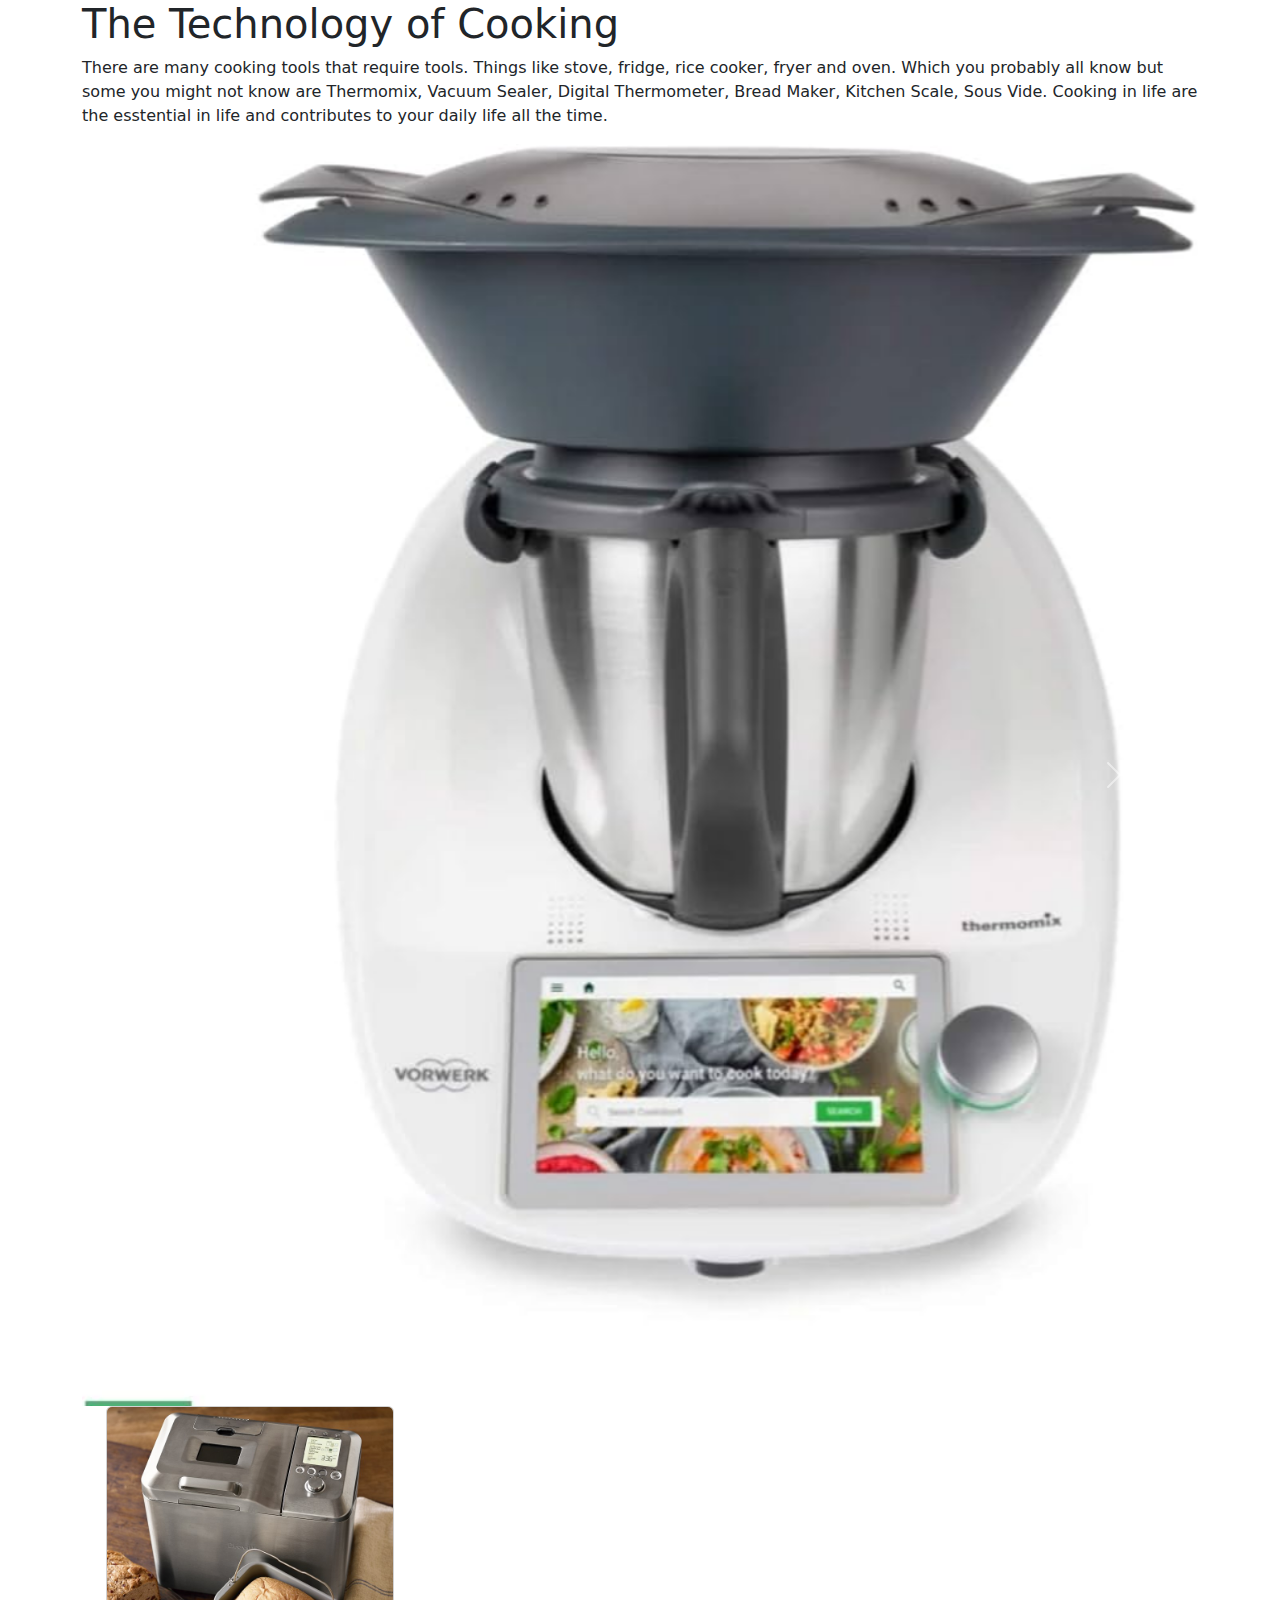
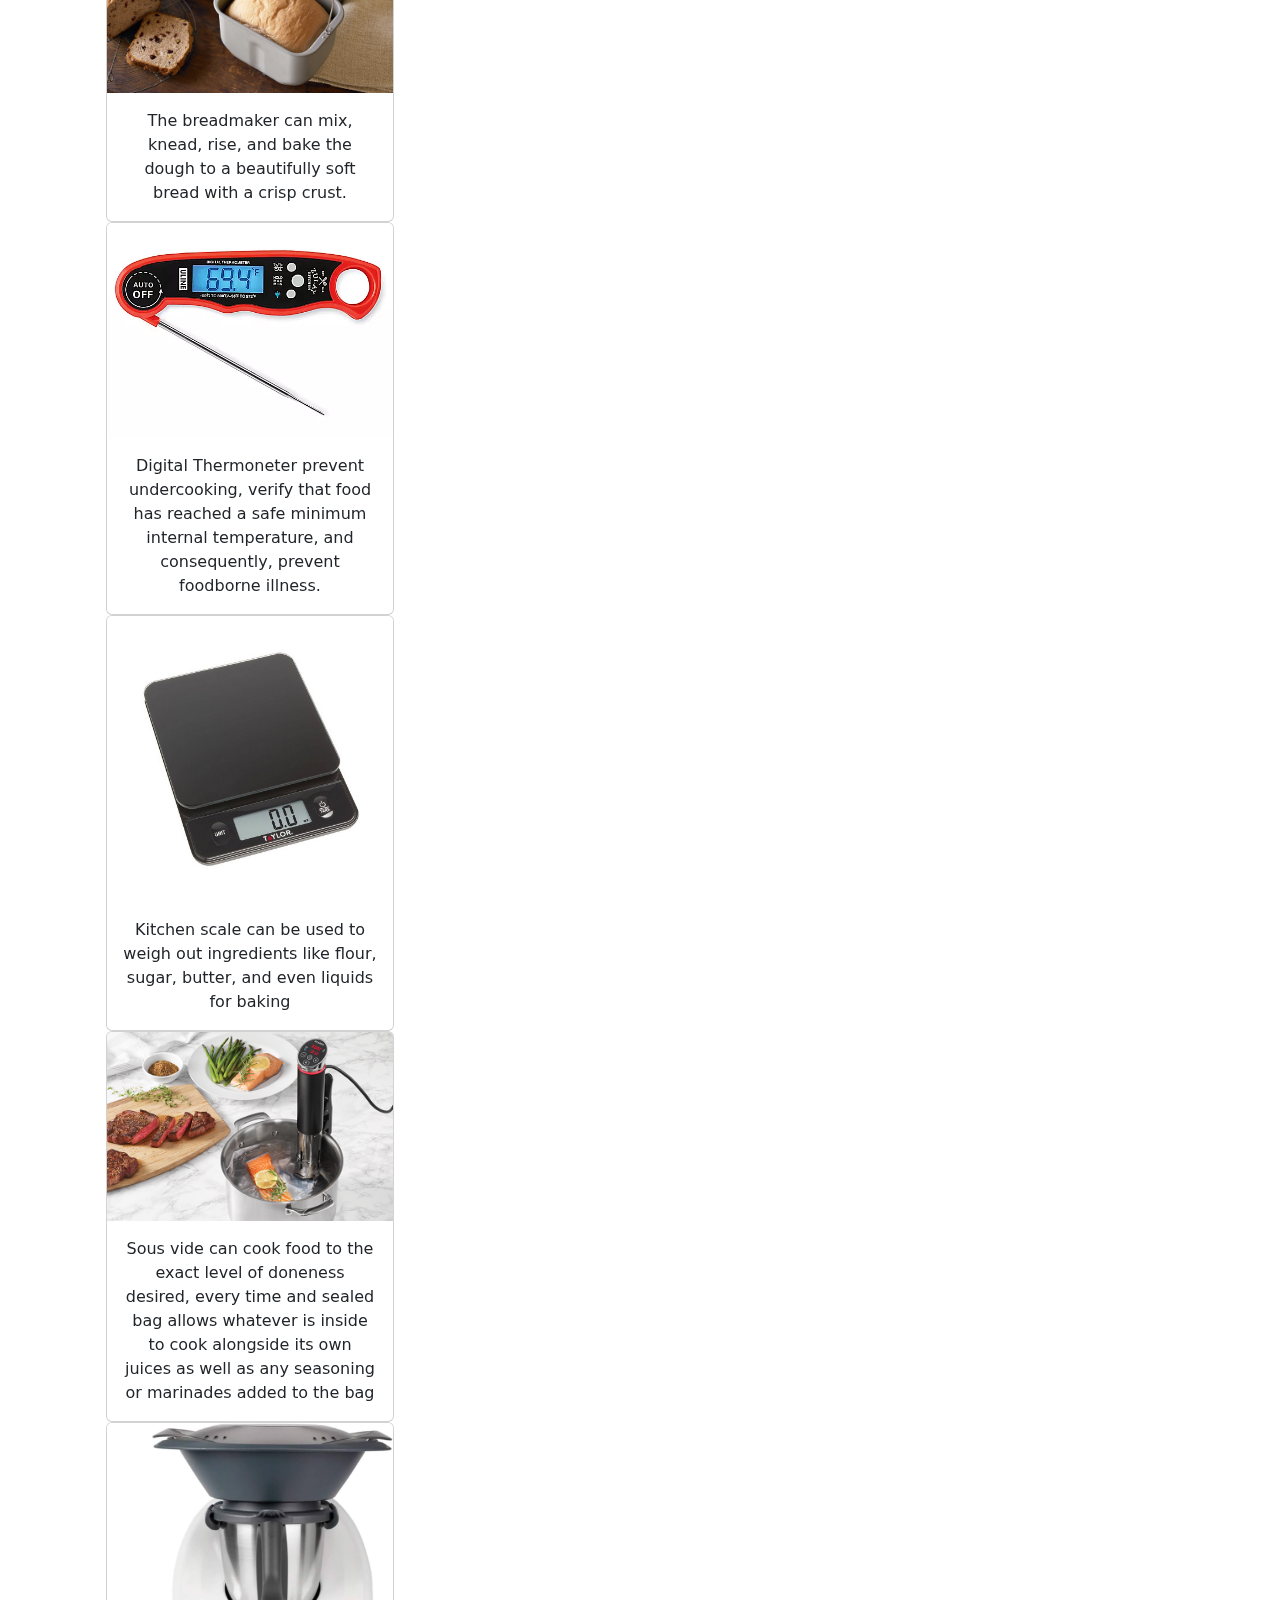
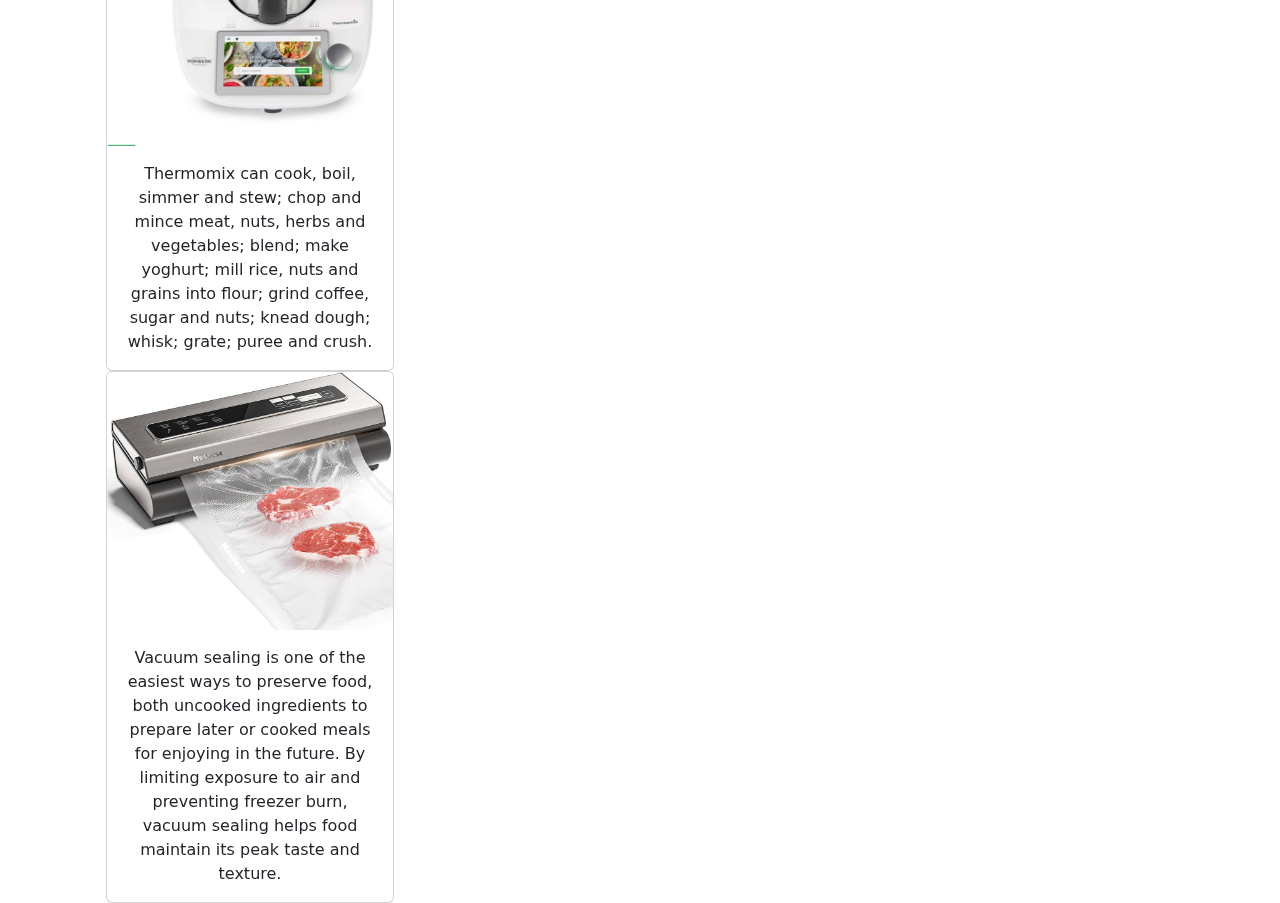
==== index.html @ f67c7e11 "Wed, May 29, 2024, 8:36 AM -04:00" ====
<!DOCTYPE html>
<html>
    <head>
        <!-- Required meta tags -->
        <meta charset="utf-8">
        <meta name="viewport" content="width=device-width, initial-scale=1">

        <link href="https://cdn.jsdelivr.net/npm/bootstrap@5.3.0-alpha1/dist/css/bootstrap.min.css" rel="stylesheet" />
        <style>
            /* CSS */

        </style>

        <title>Title</title>
    </head>
    <body>
        <!-- HTML -->
        <script src="https://cdn.jsdelivr.net/npm/bootstrap@5.3.0-alpha1/dist/js/bootstrap.bundle.min.js"></script>
        <!-- <script src="script.js"></script> -->

  <div class="container">
            <div class="row">
                <h1 class="center-text">The Technology of Cooking</h1>
            </div>
          </div>
        <div class="container">
          <div class="row">
            <p>There are many cooking tools that require tools. Things like stove, fridge, rice cooker, fryer and oven. Which you probably all know but some you might not know are Thermomix, Vacuum Sealer, Digital Thermometer, Bread Maker, Kitchen Scale, Sous Vide. Cooking in life are the esstential in life and contributes to your daily life all the time. </p>
          </div>
        </div>


<div class="container">

    <div id="carouselExample" class="carousel slide">
      <div class="carousel-inner">
        <div class="carousel-item active">
          <img src="images/thermomix.jpg" class="d-block w-100" alt="...">
        </div>
        <div class="carousel-item">
          <img src="images/digital.jpeg" class="d-block w-100" alt="...">
        </div>
        <div class="carousel-item">
          <img src="images/kitchenscale.jpeg" class="d-block w-100" alt="...">
        </div>
        <div class="carousel-item">
          <img src="images/sousvide.jpg" class="d-block w-100" alt="...">
        </div>
        <div class="carousel-item">
          <img src="images/breadmaker.jpg" class="d-block w-100" alt="...">
        </div>
        <div class="carousel-item">
          <img src="images/vaccumsealer.jpg" class="d-block w-100" alt="...">
        </div>
      </div>
      <button class="carousel-control-prev" type="button" data-bs-target="#carouselExample" data-bs-slide="prev">
        <span class="carousel-control-prev-icon" aria-hidden="true"></span>
        <span class="visually-hidden">Previous</span>
      </button>
      <button class="carousel-control-next" type="button" data-bs-target="#carouselExample" data-bs-slide="next">
        <span class="carousel-control-next-icon" aria-hidden="true"></span>
        <span class="visually-hidden">Next</span>
      </button>
    </div>


  <div class="container-fluid text-center">
    <div class="container">
    <div class="row">
      <div class="col-sm-12 col-md-4">
        <div class="card" style="width: 18rem;">
          <img src="images/breadmaker.jpg" class="card-img-top" alt="...">
          <div class="card-body">
            <p class="card-text">The breadmaker can mix, knead, rise, and bake the dough to a beautifully soft bread with a crisp crust.</p>
          </div>
      </div>
      <div class="col-sm-12 col-md-4">
          <div class="card" style="width: 18rem;">
            <img src="images/digital.jpeg" class="card-img-top" alt="...">
            <div class="card-body">
              <p class="card-text">Digital Thermoneter prevent undercooking, verify that food has reached a safe minimum internal temperature, and consequently, prevent foodborne illness.</p>
            </div>
          </div>
      </div>
      <div class="col-sm-12 col-md-4">
          <div class="card" style="width: 18rem;">
            <img src="images/kitchenscale.jpeg" class="card-img-top" alt="...">
            <div class="card-body">
              <p class="card-text">Kitchen scale can be used to weigh out ingredients like flour, sugar, butter, and even liquids for baking</p>
            </div>
          </div>
      </div>
      <div class="col-sm-12 col-md-4">
          <div class="card" style="width: 18rem;">
            <img src="images/sousvide.jpg" class="card-img-top" alt="...">
            <div class="card-body">
              <p class="card-text">Sous vide can cook food to the exact level of doneness desired, every time and sealed bag allows whatever is inside to cook alongside its own juices as well as any seasoning or marinades added to the bag</p>
            </div>
          </div>
      </div>
      <div class="col-sm-12 col-md-4">
          <div class="card" style="width: 18rem;">
            <img src="images/thermomix.jpg" class="card-img-top" alt="...">
            <div class="card-body">
              <p class="card-text">Thermomix can cook, boil, simmer and stew; chop and mince meat, nuts, herbs and vegetables; blend; make yoghurt; mill rice, nuts and grains into flour; grind coffee, sugar and nuts; knead dough; whisk; grate; puree and crush.</p>
            </div>
          </div>
      </div>
      <div class="col-sm-12 col-md-4">
          <div class="card" style="width: 18rem;">
            <img src="images/vaccumsealer.jpg" class="card-img-top" alt="...">
            <div class="card-body">
              <p class="card-text">Vacuum sealing is one of the easiest ways to preserve food, both uncooked ingredients to prepare later or cooked meals for enjoying in the future. By limiting exposure to air and preventing freezer burn, vacuum sealing helps food maintain its peak taste and texture.</p>
            </div>
          </div>
    </div>
  </div>
 </div>
</div>








       <script>
            // JS


        </script>
    </body>
</html>
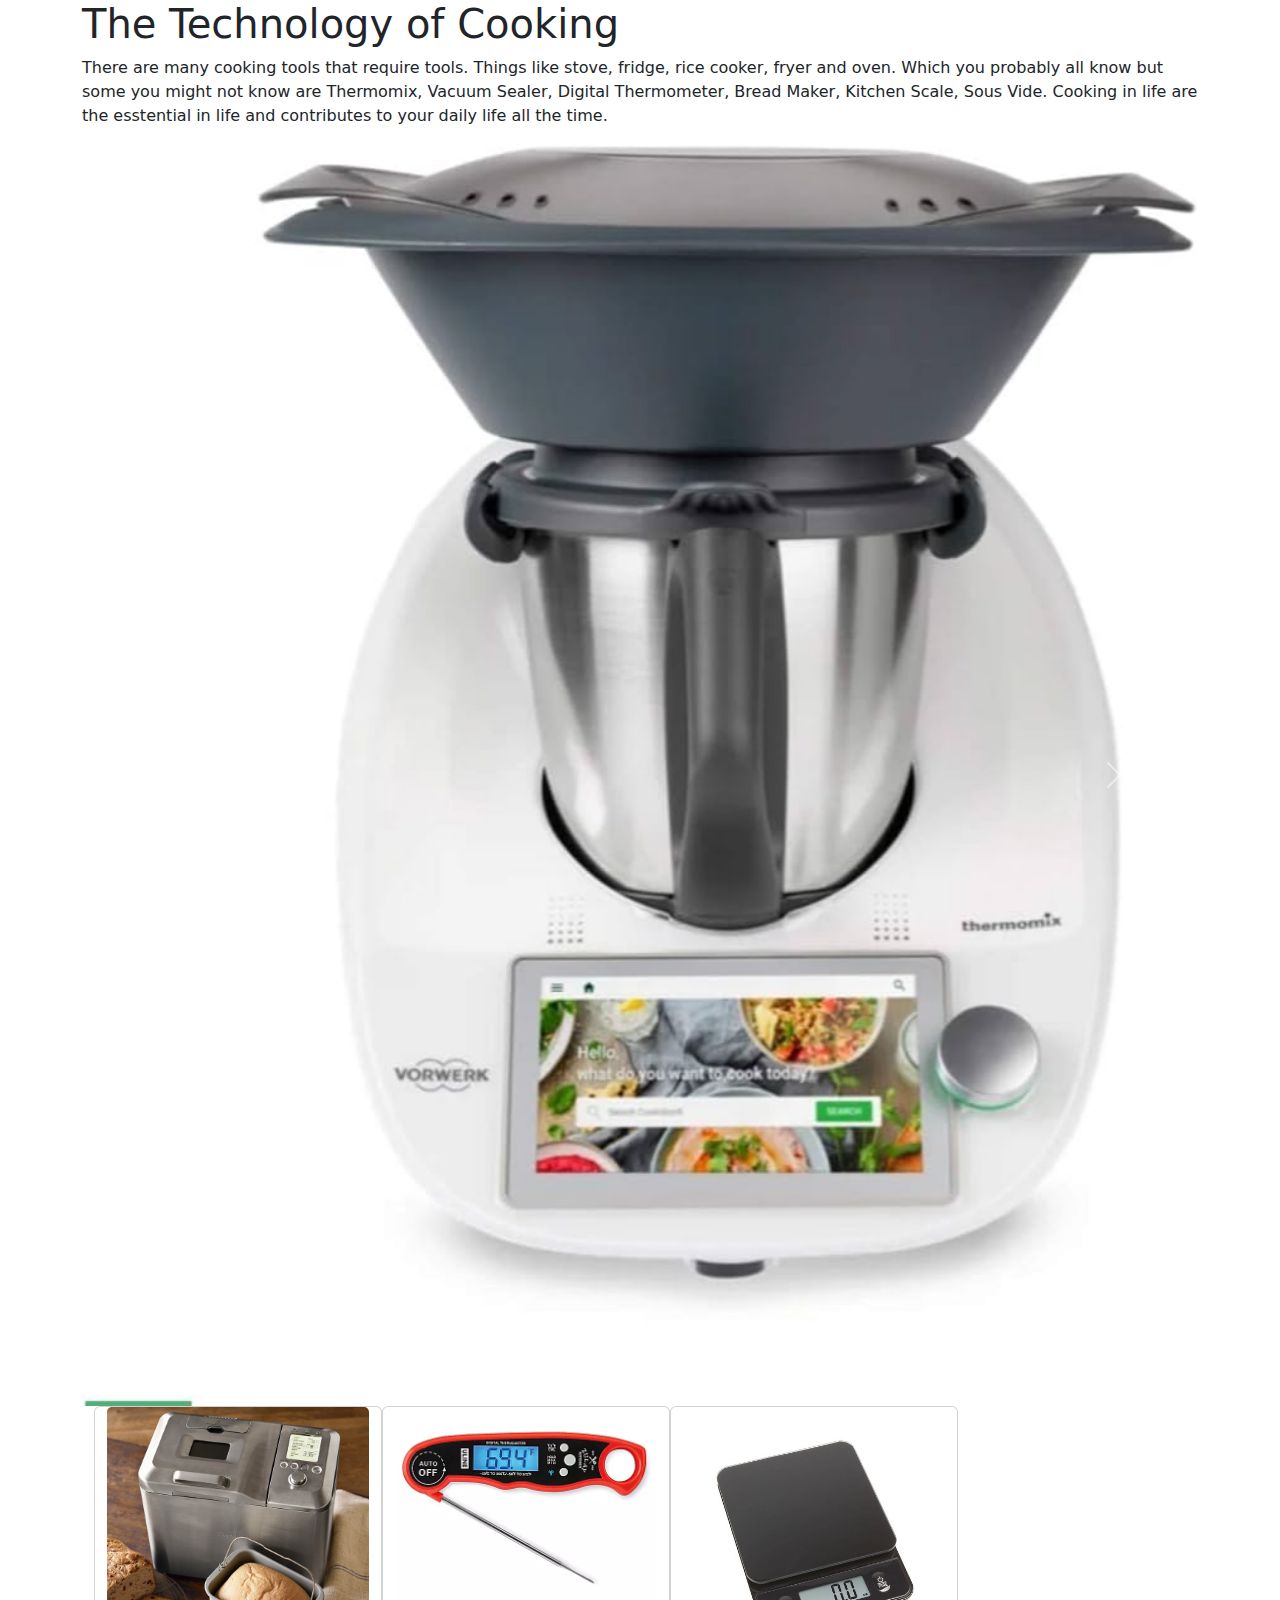
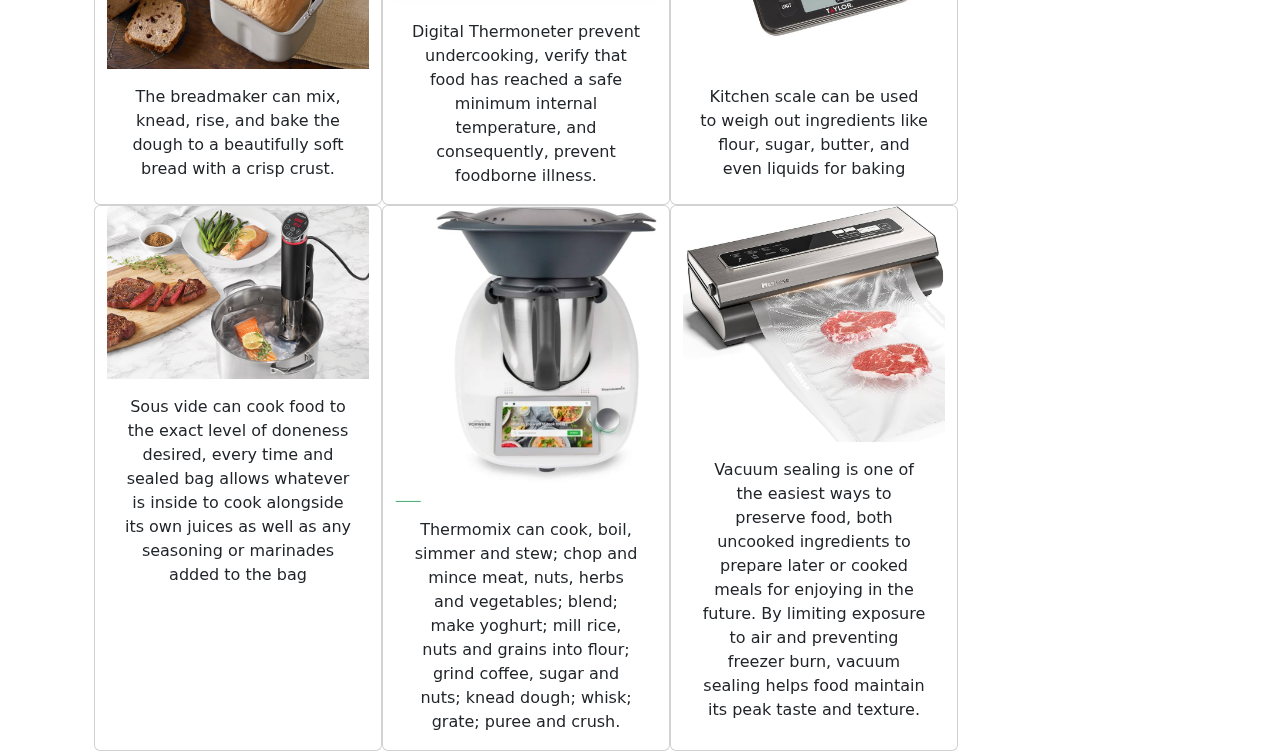
==== commit 302bc46a: "Wed, May 29, 2024, 9:21 AM -04:00" ====
--- a/index.html
+++ b/index.html
@@ -30,8 +30,7 @@
         </div>
 
 
-<div class="container">
-
+  <div class="container">
     <div id="carouselExample" class="carousel slide">
       <div class="carousel-inner">
         <div class="carousel-item active">
@@ -67,53 +66,42 @@
   <div class="container-fluid text-center">
     <div class="container">
     <div class="row">
-      <div class="col-sm-12 col-md-4">
         <div class="card" style="width: 18rem;">
           <img src="images/breadmaker.jpg" class="card-img-top" alt="...">
           <div class="card-body">
             <p class="card-text">The breadmaker can mix, knead, rise, and bake the dough to a beautifully soft bread with a crisp crust.</p>
           </div>
-      </div>
-      <div class="col-sm-12 col-md-4">
+        </div>
           <div class="card" style="width: 18rem;">
             <img src="images/digital.jpeg" class="card-img-top" alt="...">
             <div class="card-body">
               <p class="card-text">Digital Thermoneter prevent undercooking, verify that food has reached a safe minimum internal temperature, and consequently, prevent foodborne illness.</p>
             </div>
           </div>
-      </div>
-      <div class="col-sm-12 col-md-4">
           <div class="card" style="width: 18rem;">
             <img src="images/kitchenscale.jpeg" class="card-img-top" alt="...">
             <div class="card-body">
               <p class="card-text">Kitchen scale can be used to weigh out ingredients like flour, sugar, butter, and even liquids for baking</p>
             </div>
           </div>
-      </div>
-      <div class="col-sm-12 col-md-4">
           <div class="card" style="width: 18rem;">
             <img src="images/sousvide.jpg" class="card-img-top" alt="...">
             <div class="card-body">
               <p class="card-text">Sous vide can cook food to the exact level of doneness desired, every time and sealed bag allows whatever is inside to cook alongside its own juices as well as any seasoning or marinades added to the bag</p>
             </div>
           </div>
-      </div>
-      <div class="col-sm-12 col-md-4">
           <div class="card" style="width: 18rem;">
             <img src="images/thermomix.jpg" class="card-img-top" alt="...">
             <div class="card-body">
               <p class="card-text">Thermomix can cook, boil, simmer and stew; chop and mince meat, nuts, herbs and vegetables; blend; make yoghurt; mill rice, nuts and grains into flour; grind coffee, sugar and nuts; knead dough; whisk; grate; puree and crush.</p>
             </div>
           </div>
-      </div>
-      <div class="col-sm-12 col-md-4">
           <div class="card" style="width: 18rem;">
             <img src="images/vaccumsealer.jpg" class="card-img-top" alt="...">
             <div class="card-body">
               <p class="card-text">Vacuum sealing is one of the easiest ways to preserve food, both uncooked ingredients to prepare later or cooked meals for enjoying in the future. By limiting exposure to air and preventing freezer burn, vacuum sealing helps food maintain its peak taste and texture.</p>
             </div>
           </div>
-    </div>
   </div>
  </div>
 </div>
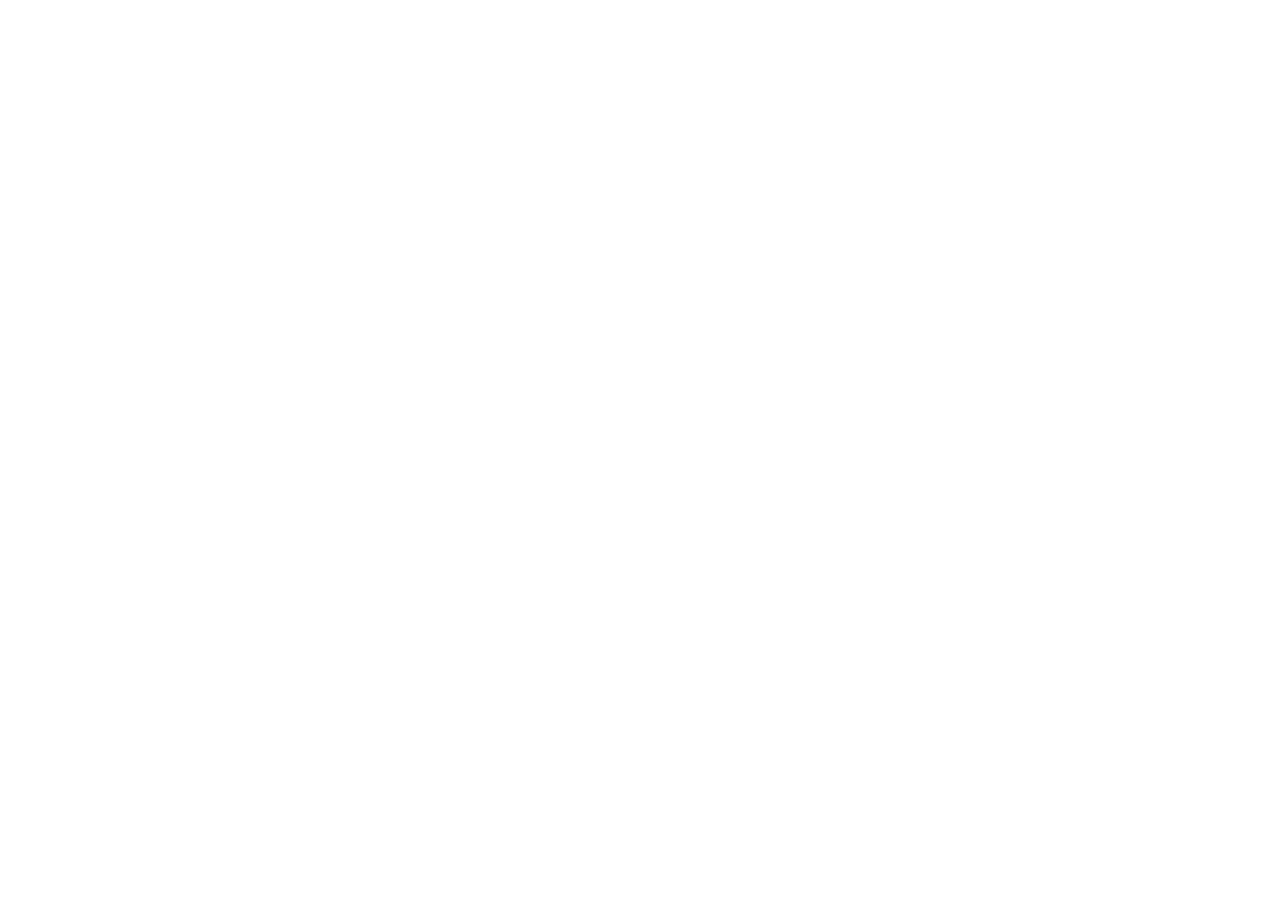
==== commit 49a4f016: "Thu, May 30, 2024, 12:54 AM -04:00" ====
--- a/index.html
+++ b/index.html
@@ -6,6 +6,12 @@
         <meta name="viewport" content="width=device-width, initial-scale=1">
 
         <link href="https://cdn.jsdelivr.net/npm/bootstrap@5.3.0-alpha1/dist/css/bootstrap.min.css" rel="stylesheet" />
+        <link
+        rel="stylesheet"
+        href="https://cdnjs.cloudflare.com/ajax/libs/animate.css/4.1.1/animate.min.css"
+      />
+      <script src="https://aframe.io/releases/1.5.0/aframe.min.js"></script>
+        <style>
         <style>
             /* CSS */
 
@@ -17,99 +23,12 @@
         <!-- HTML -->
         <script src="https://cdn.jsdelivr.net/npm/bootstrap@5.3.0-alpha1/dist/js/bootstrap.bundle.min.js"></script>
         <!-- <script src="script.js"></script> -->
-
-  <div class="container">
-            <div class="row">
-                <h1 class="center-text">The Technology of Cooking</h1>
-            </div>
-          </div>
-        <div class="container">
-          <div class="row">
-            <p>There are many cooking tools that require tools. Things like stove, fridge, rice cooker, fryer and oven. Which you probably all know but some you might not know are Thermomix, Vacuum Sealer, Digital Thermometer, Bread Maker, Kitchen Scale, Sous Vide. Cooking in life are the esstential in life and contributes to your daily life all the time. </p>
-          </div>
-        </div>
-
-
-  <div class="container">
-    <div id="carouselExample" class="carousel slide">
-      <div class="carousel-inner">
-        <div class="carousel-item active">
-          <img src="images/thermomix.jpg" class="d-block w-100" alt="...">
-        </div>
-        <div class="carousel-item">
-          <img src="images/digital.jpeg" class="d-block w-100" alt="...">
-        </div>
-        <div class="carousel-item">
-          <img src="images/kitchenscale.jpeg" class="d-block w-100" alt="...">
-        </div>
-        <div class="carousel-item">
-          <img src="images/sousvide.jpg" class="d-block w-100" alt="...">
-        </div>
-        <div class="carousel-item">
-          <img src="images/breadmaker.jpg" class="d-block w-100" alt="...">
-        </div>
-        <div class="carousel-item">
-          <img src="images/vaccumsealer.jpg" class="d-block w-100" alt="...">
-        </div>
-      </div>
-      <button class="carousel-control-prev" type="button" data-bs-target="#carouselExample" data-bs-slide="prev">
-        <span class="carousel-control-prev-icon" aria-hidden="true"></span>
-        <span class="visually-hidden">Previous</span>
-      </button>
-      <button class="carousel-control-next" type="button" data-bs-target="#carouselExample" data-bs-slide="next">
-        <span class="carousel-control-next-icon" aria-hidden="true"></span>
-        <span class="visually-hidden">Next</span>
-      </button>
-    </div>
-
-
-  <div class="container-fluid text-center">
-    <div class="container">
-    <div class="row">
-        <div class="card" style="width: 18rem;">
-          <img src="images/breadmaker.jpg" class="card-img-top" alt="...">
-          <div class="card-body">
-            <p class="card-text">The breadmaker can mix, knead, rise, and bake the dough to a beautifully soft bread with a crisp crust.</p>
-          </div>
-        </div>
-          <div class="card" style="width: 18rem;">
-            <img src="images/digital.jpeg" class="card-img-top" alt="...">
-            <div class="card-body">
-              <p class="card-text">Digital Thermoneter prevent undercooking, verify that food has reached a safe minimum internal temperature, and consequently, prevent foodborne illness.</p>
-            </div>
-          </div>
-          <div class="card" style="width: 18rem;">
-            <img src="images/kitchenscale.jpeg" class="card-img-top" alt="...">
-            <div class="card-body">
-              <p class="card-text">Kitchen scale can be used to weigh out ingredients like flour, sugar, butter, and even liquids for baking</p>
-            </div>
-          </div>
-          <div class="card" style="width: 18rem;">
-            <img src="images/sousvide.jpg" class="card-img-top" alt="...">
-            <div class="card-body">
-              <p class="card-text">Sous vide can cook food to the exact level of doneness desired, every time and sealed bag allows whatever is inside to cook alongside its own juices as well as any seasoning or marinades added to the bag</p>
-            </div>
-          </div>
-          <div class="card" style="width: 18rem;">
-            <img src="images/thermomix.jpg" class="card-img-top" alt="...">
-            <div class="card-body">
-              <p class="card-text">Thermomix can cook, boil, simmer and stew; chop and mince meat, nuts, herbs and vegetables; blend; make yoghurt; mill rice, nuts and grains into flour; grind coffee, sugar and nuts; knead dough; whisk; grate; puree and crush.</p>
-            </div>
-          </div>
-          <div class="card" style="width: 18rem;">
-            <img src="images/vaccumsealer.jpg" class="card-img-top" alt="...">
-            <div class="card-body">
-              <p class="card-text">Vacuum sealing is one of the easiest ways to preserve food, both uncooked ingredients to prepare later or cooked meals for enjoying in the future. By limiting exposure to air and preventing freezer burn, vacuum sealing helps food maintain its peak taste and texture.</p>
-            </div>
-          </div>
-  </div>
- </div>
-</div>
-
-
-
-
-
+<link
+        rel="stylesheet"
+        href="https://cdnjs.cloudflare.com/ajax/libs/animate.css/4.1.1/animate.min.css"
+      />
+      <script src="https://aframe.io/releases/1.5.0/aframe.min.js"></script>
+        <style>
 
 
 
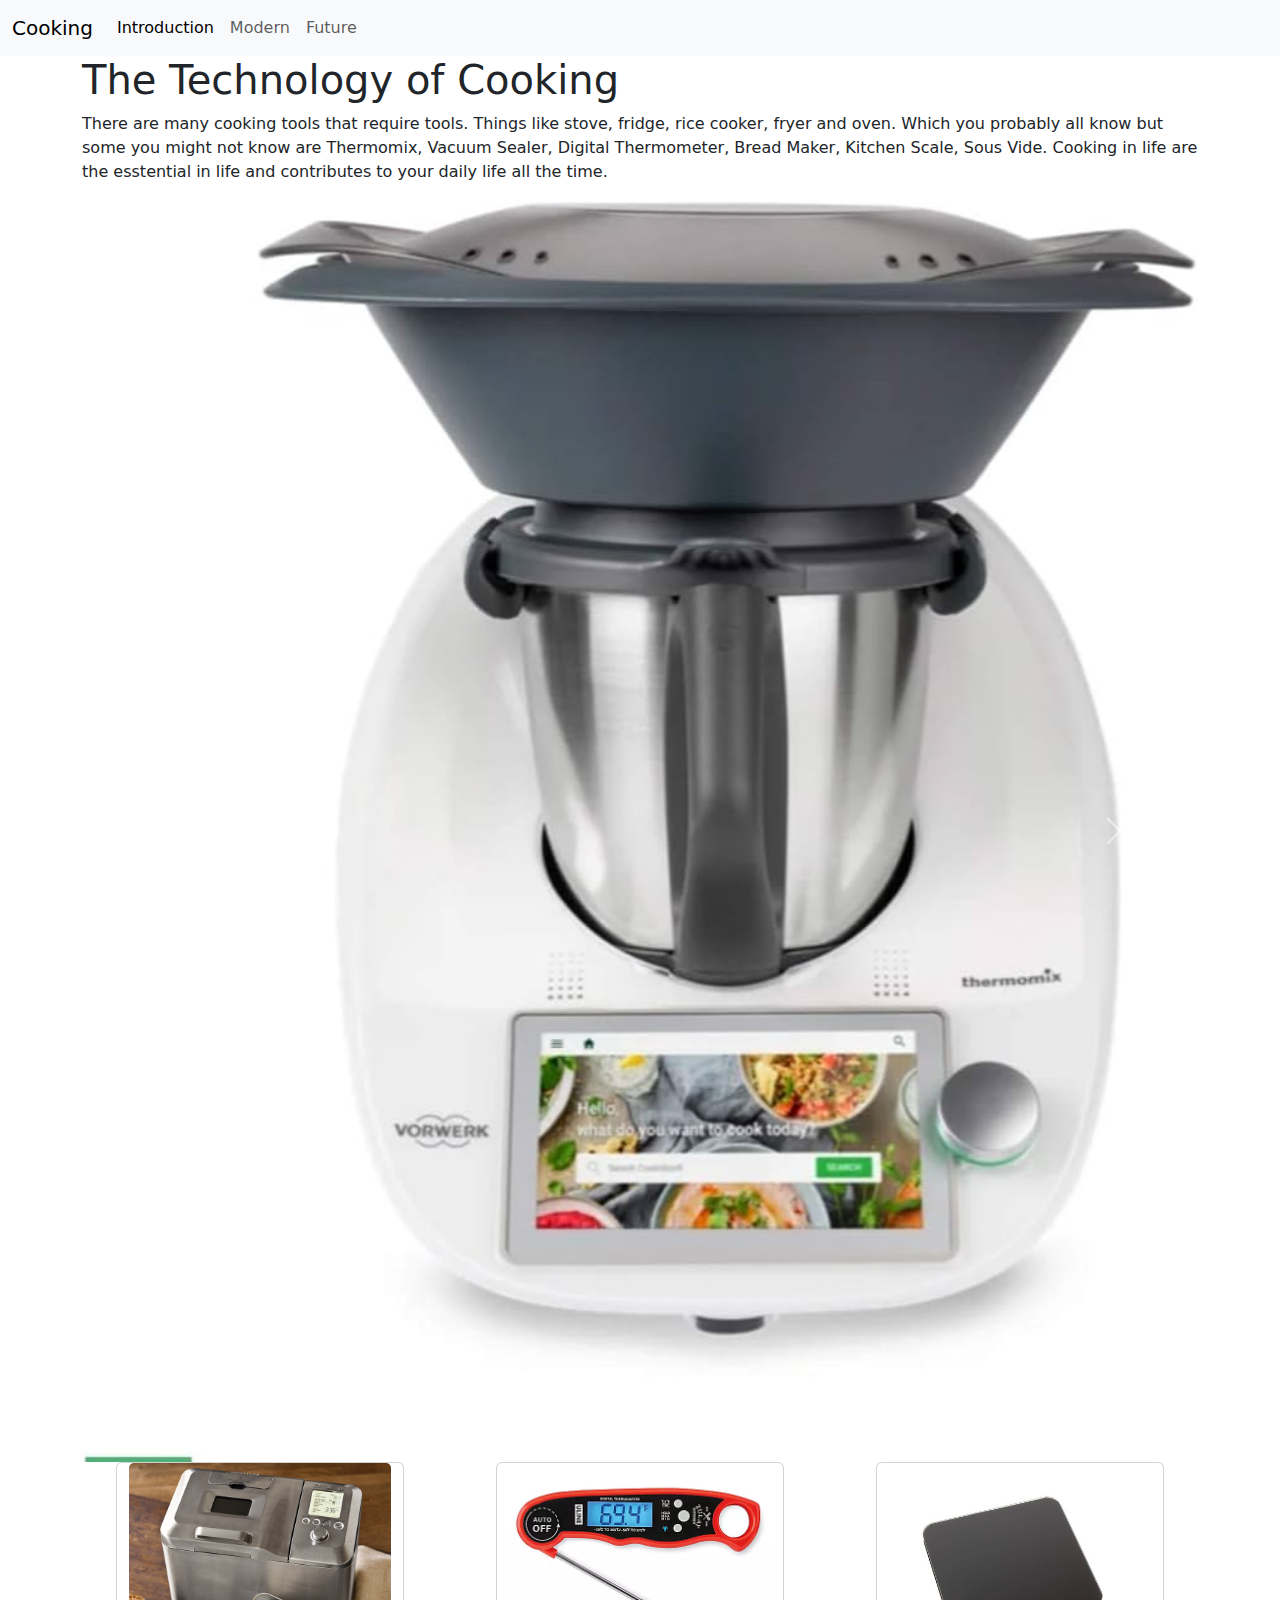
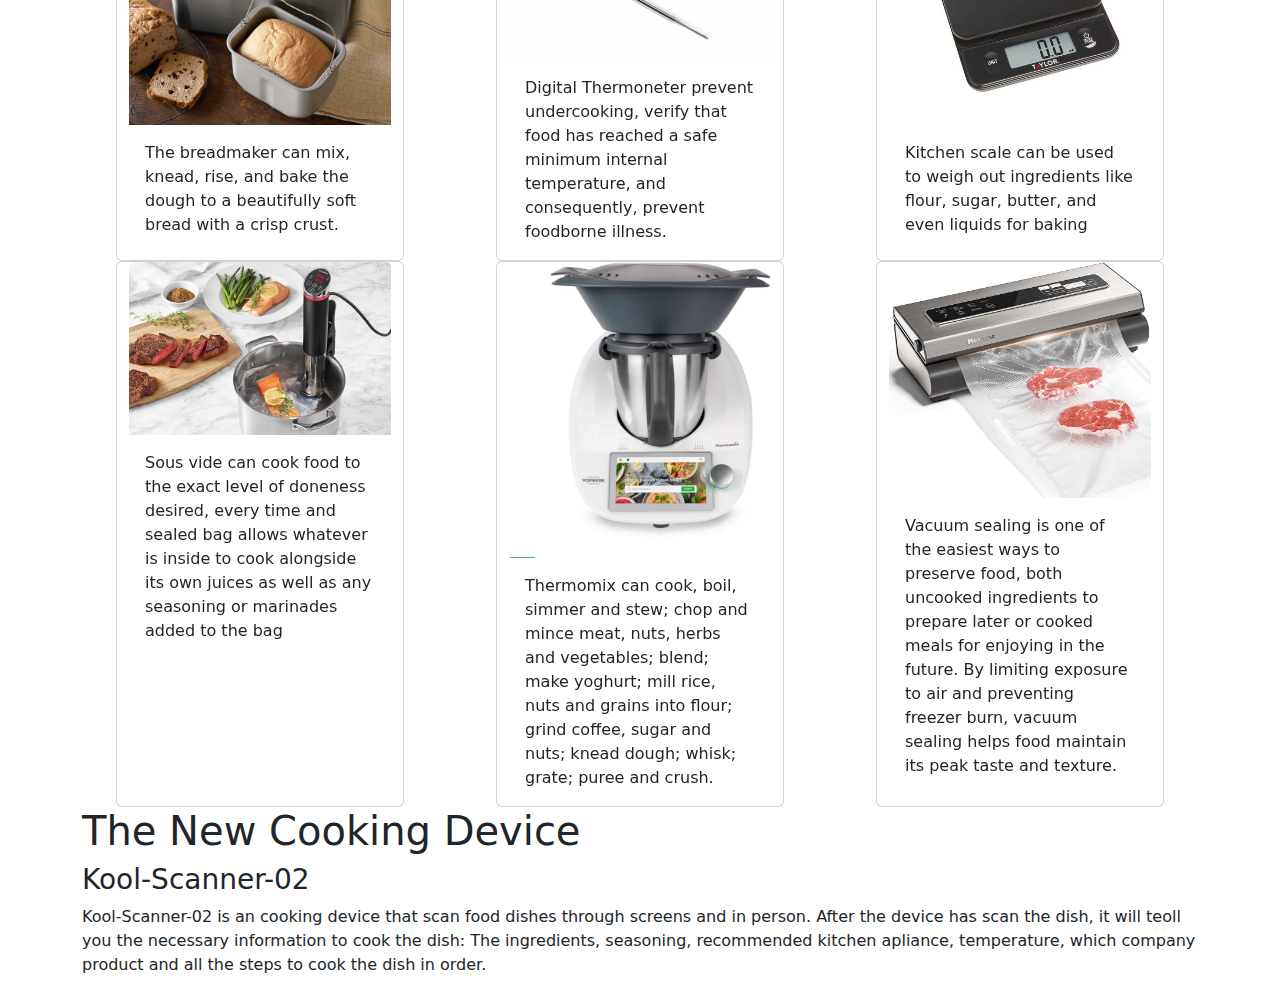
==== commit 30c24600: "finish" ====
--- a/index.html
+++ b/index.html
@@ -23,12 +23,160 @@
         <!-- HTML -->
         <script src="https://cdn.jsdelivr.net/npm/bootstrap@5.3.0-alpha1/dist/js/bootstrap.bundle.min.js"></script>
         <!-- <script src="script.js"></script> -->
-<link
-        rel="stylesheet"
-        href="https://cdnjs.cloudflare.com/ajax/libs/animate.css/4.1.1/animate.min.css"
-      />
-      <script src="https://aframe.io/releases/1.5.0/aframe.min.js"></script>
-        <style>
+
+
+        <nav class="navbar navbar-expand-lg bg-body-tertiary navfixed">
+          <div class="container-fluid">
+            <a class="navbar-brand" href="#">Cooking</a>
+            <button class="navbar-toggler" type="button" data-bs-toggle="collapse" data-bs-target="#navbarNav" aria-controls="navbarNav" aria-expanded="false" aria-label="Toggle navigation">
+              <span class="navbar-toggler-icon"></span>
+            </button>
+            <div class="collapse navbar-collapse" id="navbarNav">
+              <ul class="navbar-nav">
+                <li class="nav-item">
+                  <a class="nav-link active" aria-current="page" href="#">Introduction</a>
+                </li>
+                <li class="nav-item">
+                  <a class="nav-link" href="#">Modern</a>
+                </li>
+                <li class="nav-item">
+                  <a class="nav-link" href="#">Future</a>
+                </li>
+              </ul>
+            </div>
+          </div>
+        </nav>
+
+
+
+
+
+
+    <div class="container-fluid bg1 center-text">
+        <div class="container">
+            <div class="row">
+                <h1>The Technology of Cooking</h1>
+            </div>
+          </div>
+        <div class="container font1">
+          <div class="row">
+            <div class="bg3 spacings">
+            <p>There are many cooking tools that require tools. Things like stove, fridge, rice cooker, fryer and oven. Which you probably all know but some you might not know are Thermomix, Vacuum Sealer, Digital Thermometer, Bread Maker, Kitchen Scale, Sous Vide. Cooking in life are the esstential in life and contributes to your daily life all the time. </p>
+            </div>
+          </div>
+        </div>
+    </div>
+
+ <div class="container-fluid bg2">
+    <div class="container carouselcenter">
+        <div id="carouselExample" class="carousel slide">
+          <div class="carousel-inner">
+            <div class="carousel-item active">
+              <img src="images/thermomix.jpg" class="d-block w-100" alt="...">
+            </div>
+            <div class="carousel-item">
+              <img src="images/digital.jpeg" class="d-block w-100" alt="...">
+            </div>
+            <div class="carousel-item">
+              <img src="images/kitchenscale.jpeg" class="d-block w-100" alt="...">
+            </div>
+            <div class="carousel-item">
+              <img src="images/sousvide.jpg" class="d-block w-100" alt="...">
+            </div>
+            <div class="carousel-item">
+              <img src="images/breadmaker.jpg" class="d-block w-100" alt="...">
+            </div>
+            <div class="carousel-item">
+              <img src="images/vaccumsealer.jpg" class="d-block w-100" alt="...">
+            </div>
+          </div>
+          <button class="carousel-control-prev" type="button" data-bs-target="#carouselExample" data-bs-slide="prev">
+            <span class="carousel-control-prev-icon" aria-hidden="true"></span>
+            <span class="visually-hidden">Previous</span>
+          </button>
+          <button class="carousel-control-next" type="button" data-bs-target="#carouselExample" data-bs-slide="next">
+            <span class="carousel-control-next-icon" aria-hidden="true"></span>
+            <span class="visually-hidden">Next</span>
+          </button>
+        </div>
+      </div>
+
+
+  <div class="container-fluid">
+    <div class="container">
+    <div class="row">
+        <div class="card mx-auto spacings animate__animated animate__lightSpeedInRight" style="width: 18rem;">
+          <img src="images/breadmaker.jpg" class="card-img-top" alt="...">
+          <div class="card-body">
+            <p class="card-text">The breadmaker can mix, knead, rise, and bake the dough to a beautifully soft bread with a crisp crust.</p>
+          </div>
+        </div>
+          <div class="card mx-auto spacings" style="width: 18rem;">
+            <img src="images/digital.jpeg" class="card-img-top" alt="...">
+            <div class="card-body">
+              <p class="card-text">Digital Thermoneter prevent undercooking, verify that food has reached a safe minimum internal temperature, and consequently, prevent foodborne illness.</p>
+            </div>
+          </div>
+          <div class="card mx-auto spacings" style="width: 18rem;">
+            <img src="images/kitchenscale.jpeg" class="card-img-top" alt="...">
+            <div class="card-body">
+              <p class="card-text">Kitchen scale can be used to weigh out ingredients like flour, sugar, butter, and even liquids for baking</p>
+            </div>
+          </div>
+          <div class="card mx-auto spacings" style="width: 18rem;">
+            <img src="images/sousvide.jpg" class="card-img-top" alt="...">
+            <div class="card-body">
+              <p class="card-text">Sous vide can cook food to the exact level of doneness desired, every time and sealed bag allows whatever is inside to cook alongside its own juices as well as any seasoning or marinades added to the bag</p>
+            </div>
+          </div>
+          <div class="card mx-auto spacings" style="width: 18rem;">
+            <img src="images/thermomix.jpg" class="card-img-top" alt="...">
+            <div class="card-body">
+              <p class="card-text">Thermomix can cook, boil, simmer and stew; chop and mince meat, nuts, herbs and vegetables; blend; make yoghurt; mill rice, nuts and grains into flour; grind coffee, sugar and nuts; knead dough; whisk; grate; puree and crush.</p>
+            </div>
+          </div>
+          <div class="card mx-auto spacings" style="width: 18rem;">
+            <img src="images/vaccumsealer.jpg" class="card-img-top" alt="...">
+            <div class="card-body">
+              <p class="card-text">Vacuum sealing is one of the easiest ways to preserve food, both uncooked ingredients to prepare later or cooked meals for enjoying in the future. By limiting exposure to air and preventing freezer burn, vacuum sealing helps food maintain its peak taste and texture.</p>
+            </div>
+          </div>
+          </div>
+    </div>
+
+    <div class="container-fluid bg1">
+        <div class="container center-text">
+            <div class="row">
+              <h1>The New Cooking Device</h1>
+             <h3>Kool-Scanner-02</h3>
+            </div>
+        </div>
+
+        <div class="container font1">
+          <div class="row">
+            <div class="bg3 spacings">
+              <p>Kool-Scanner-02 is an cooking device that scan food dishes through screens and in person. After the device has scan the dish, it will teoll you the necessary information to cook the dish: The ingredients, seasoning, recommended kitchen apliance, temperature, which company product and all the steps to cook the dish in order. </p>
+            </div>
+          </div>
+        </div>
+
+        <div id="myEmbeddedScene">
+          <a-scene embedded>
+            <a-plane position="0 0 -5" rotation="-90 0 0" width="20" height="20" color="#7BC8A4"></a-plane>
+          <a-box position="0 0 -5" width="2" height="1" depth="0.1" color="gray"></a-box>
+          <a-box position="-0.8 0.4 -5.05" width="0.1" height="0.05" depth="0.02" color="black"></a-box>
+          <a-box position="-0.6 0.4 -5.05" width="0.1" height="0.05" depth="0.02" color="black"></a-box>
+          <a-box position="-0.4 0.4 -5.05" width="0.1" height="0.05" depth="0.02" color="black"></a-box>
+          <a-plane position="0 0.55 -5.01" width="1.6" height="0.8" color="lightblue" side="double"></a-plane>
+          <a-entity id="scanner" position="0.8 0.4 -5.05">
+            <a-cylinder position="0 0.1 0" radius="0.01" height="0.15" color="silver"></a-cylinder>
+          </a-entity>
+          <a-box id="food" position="0 0 -7" width="1" height="0.1" depth="1" color="#EACCA3"></a-box>
+          </a-scene>
+        </div>
+
+    </div>
+
 
 
 
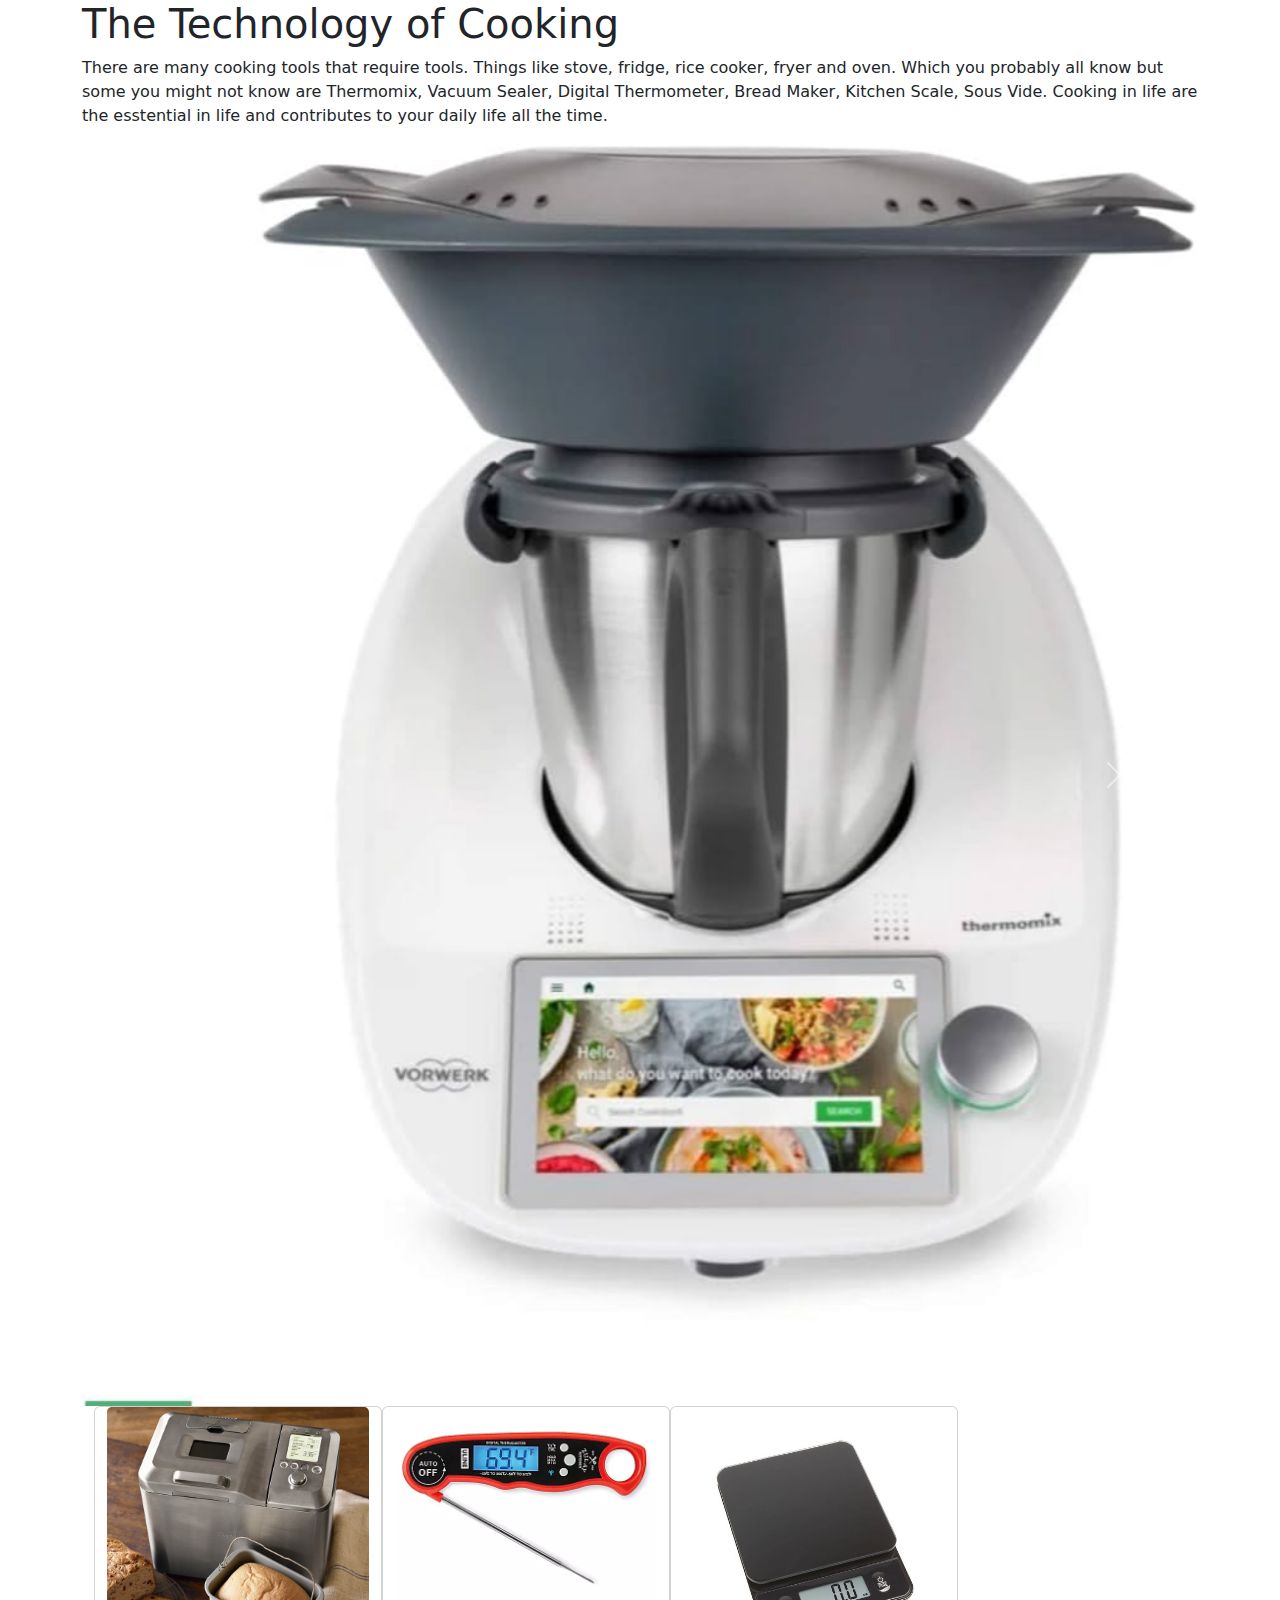
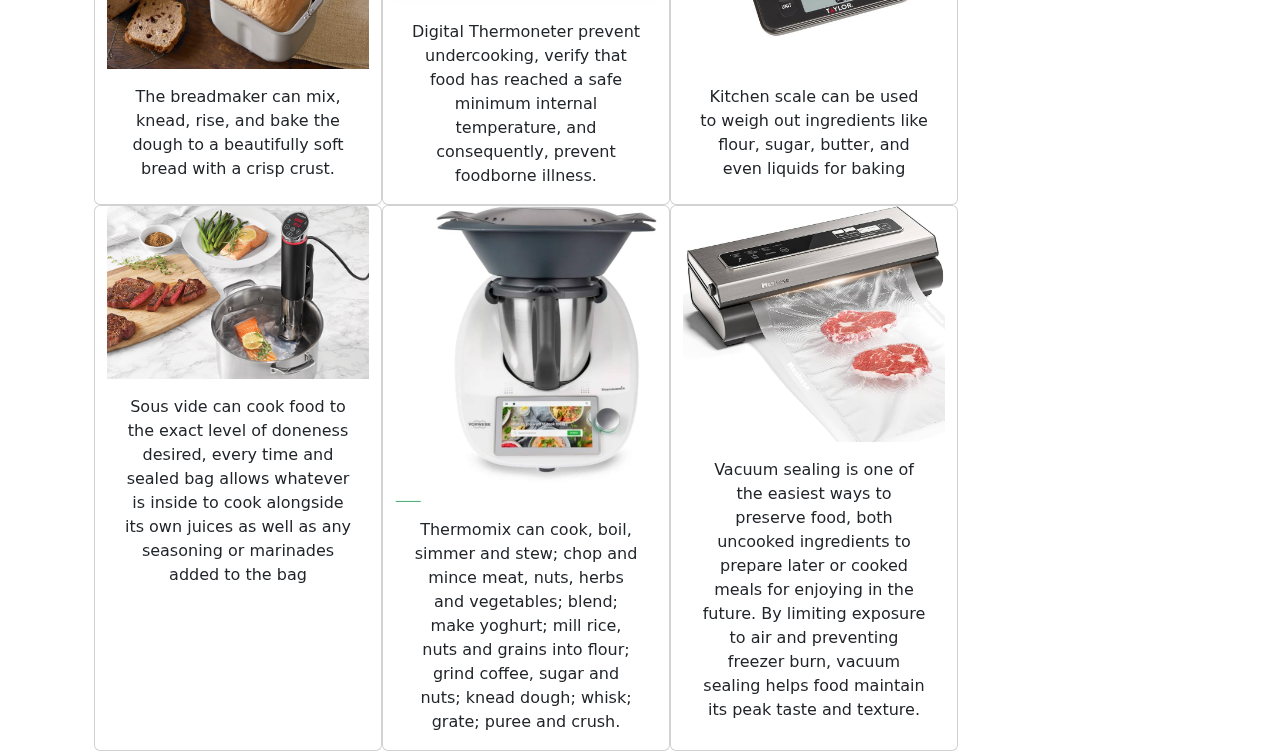
==== commit 76b4c1a7: "undo" ====
--- a/index.html
+++ b/index.html
@@ -6,12 +6,6 @@
         <meta name="viewport" content="width=device-width, initial-scale=1">
 
         <link href="https://cdn.jsdelivr.net/npm/bootstrap@5.3.0-alpha1/dist/css/bootstrap.min.css" rel="stylesheet" />
-        <link
-        rel="stylesheet"
-        href="https://cdnjs.cloudflare.com/ajax/libs/animate.css/4.1.1/animate.min.css"
-      />
-      <script src="https://aframe.io/releases/1.5.0/aframe.min.js"></script>
-        <style>
         <style>
             /* CSS */
 
@@ -24,158 +18,97 @@
         <script src="https://cdn.jsdelivr.net/npm/bootstrap@5.3.0-alpha1/dist/js/bootstrap.bundle.min.js"></script>
         <!-- <script src="script.js"></script> -->
 
-
-        <nav class="navbar navbar-expand-lg bg-body-tertiary navfixed">
-          <div class="container-fluid">
-            <a class="navbar-brand" href="#">Cooking</a>
-            <button class="navbar-toggler" type="button" data-bs-toggle="collapse" data-bs-target="#navbarNav" aria-controls="navbarNav" aria-expanded="false" aria-label="Toggle navigation">
-              <span class="navbar-toggler-icon"></span>
-            </button>
-            <div class="collapse navbar-collapse" id="navbarNav">
-              <ul class="navbar-nav">
-                <li class="nav-item">
-                  <a class="nav-link active" aria-current="page" href="#">Introduction</a>
-                </li>
-                <li class="nav-item">
-                  <a class="nav-link" href="#">Modern</a>
-                </li>
-                <li class="nav-item">
-                  <a class="nav-link" href="#">Future</a>
-                </li>
-              </ul>
+  <div class="container">
+            <div class="row">
+                <h1 class="center-text">The Technology of Cooking</h1>
             </div>
           </div>
-        </nav>
+        <div class="container">
+          <div class="row">
+            <p>There are many cooking tools that require tools. Things like stove, fridge, rice cooker, fryer and oven. Which you probably all know but some you might not know are Thermomix, Vacuum Sealer, Digital Thermometer, Bread Maker, Kitchen Scale, Sous Vide. Cooking in life are the esstential in life and contributes to your daily life all the time. </p>
+          </div>
+        </div>
 
 
+  <div class="container">
+    <div id="carouselExample" class="carousel slide">
+      <div class="carousel-inner">
+        <div class="carousel-item active">
+          <img src="images/thermomix.jpg" class="d-block w-100" alt="...">
+        </div>
+        <div class="carousel-item">
+          <img src="images/digital.jpeg" class="d-block w-100" alt="...">
+        </div>
+        <div class="carousel-item">
+          <img src="images/kitchenscale.jpeg" class="d-block w-100" alt="...">
+        </div>
+        <div class="carousel-item">
+          <img src="images/sousvide.jpg" class="d-block w-100" alt="...">
+        </div>
+        <div class="carousel-item">
+          <img src="images/breadmaker.jpg" class="d-block w-100" alt="...">
+        </div>
+        <div class="carousel-item">
+          <img src="images/vaccumsealer.jpg" class="d-block w-100" alt="...">
+        </div>
+      </div>
+      <button class="carousel-control-prev" type="button" data-bs-target="#carouselExample" data-bs-slide="prev">
+        <span class="carousel-control-prev-icon" aria-hidden="true"></span>
+        <span class="visually-hidden">Previous</span>
+      </button>
+      <button class="carousel-control-next" type="button" data-bs-target="#carouselExample" data-bs-slide="next">
+        <span class="carousel-control-next-icon" aria-hidden="true"></span>
+        <span class="visually-hidden">Next</span>
+      </button>
+    </div>
 
 
-
-
-    <div class="container-fluid bg1 center-text">
-        <div class="container">
-            <div class="row">
-                <h1>The Technology of Cooking</h1>
-            </div>
-          </div>
-        <div class="container font1">
-          <div class="row">
-            <div class="bg3 spacings">
-            <p>There are many cooking tools that require tools. Things like stove, fridge, rice cooker, fryer and oven. Which you probably all know but some you might not know are Thermomix, Vacuum Sealer, Digital Thermometer, Bread Maker, Kitchen Scale, Sous Vide. Cooking in life are the esstential in life and contributes to your daily life all the time. </p>
-            </div>
-          </div>
-        </div>
-    </div>
-
- <div class="container-fluid bg2">
-    <div class="container carouselcenter">
-        <div id="carouselExample" class="carousel slide">
-          <div class="carousel-inner">
-            <div class="carousel-item active">
-              <img src="images/thermomix.jpg" class="d-block w-100" alt="...">
-            </div>
-            <div class="carousel-item">
-              <img src="images/digital.jpeg" class="d-block w-100" alt="...">
-            </div>
-            <div class="carousel-item">
-              <img src="images/kitchenscale.jpeg" class="d-block w-100" alt="...">
-            </div>
-            <div class="carousel-item">
-              <img src="images/sousvide.jpg" class="d-block w-100" alt="...">
-            </div>
-            <div class="carousel-item">
-              <img src="images/breadmaker.jpg" class="d-block w-100" alt="...">
-            </div>
-            <div class="carousel-item">
-              <img src="images/vaccumsealer.jpg" class="d-block w-100" alt="...">
-            </div>
-          </div>
-          <button class="carousel-control-prev" type="button" data-bs-target="#carouselExample" data-bs-slide="prev">
-            <span class="carousel-control-prev-icon" aria-hidden="true"></span>
-            <span class="visually-hidden">Previous</span>
-          </button>
-          <button class="carousel-control-next" type="button" data-bs-target="#carouselExample" data-bs-slide="next">
-            <span class="carousel-control-next-icon" aria-hidden="true"></span>
-            <span class="visually-hidden">Next</span>
-          </button>
-        </div>
-      </div>
-
-
-  <div class="container-fluid">
+  <div class="container-fluid text-center">
     <div class="container">
     <div class="row">
-        <div class="card mx-auto spacings animate__animated animate__lightSpeedInRight" style="width: 18rem;">
+        <div class="card" style="width: 18rem;">
           <img src="images/breadmaker.jpg" class="card-img-top" alt="...">
           <div class="card-body">
             <p class="card-text">The breadmaker can mix, knead, rise, and bake the dough to a beautifully soft bread with a crisp crust.</p>
           </div>
         </div>
-          <div class="card mx-auto spacings" style="width: 18rem;">
+          <div class="card" style="width: 18rem;">
             <img src="images/digital.jpeg" class="card-img-top" alt="...">
             <div class="card-body">
               <p class="card-text">Digital Thermoneter prevent undercooking, verify that food has reached a safe minimum internal temperature, and consequently, prevent foodborne illness.</p>
             </div>
           </div>
-          <div class="card mx-auto spacings" style="width: 18rem;">
+          <div class="card" style="width: 18rem;">
             <img src="images/kitchenscale.jpeg" class="card-img-top" alt="...">
             <div class="card-body">
               <p class="card-text">Kitchen scale can be used to weigh out ingredients like flour, sugar, butter, and even liquids for baking</p>
             </div>
           </div>
-          <div class="card mx-auto spacings" style="width: 18rem;">
+          <div class="card" style="width: 18rem;">
             <img src="images/sousvide.jpg" class="card-img-top" alt="...">
             <div class="card-body">
               <p class="card-text">Sous vide can cook food to the exact level of doneness desired, every time and sealed bag allows whatever is inside to cook alongside its own juices as well as any seasoning or marinades added to the bag</p>
             </div>
           </div>
-          <div class="card mx-auto spacings" style="width: 18rem;">
+          <div class="card" style="width: 18rem;">
             <img src="images/thermomix.jpg" class="card-img-top" alt="...">
             <div class="card-body">
               <p class="card-text">Thermomix can cook, boil, simmer and stew; chop and mince meat, nuts, herbs and vegetables; blend; make yoghurt; mill rice, nuts and grains into flour; grind coffee, sugar and nuts; knead dough; whisk; grate; puree and crush.</p>
             </div>
           </div>
-          <div class="card mx-auto spacings" style="width: 18rem;">
+          <div class="card" style="width: 18rem;">
             <img src="images/vaccumsealer.jpg" class="card-img-top" alt="...">
             <div class="card-body">
               <p class="card-text">Vacuum sealing is one of the easiest ways to preserve food, both uncooked ingredients to prepare later or cooked meals for enjoying in the future. By limiting exposure to air and preventing freezer burn, vacuum sealing helps food maintain its peak taste and texture.</p>
             </div>
           </div>
-          </div>
-    </div>
+  </div>
+ </div>
+</div>
 
-    <div class="container-fluid bg1">
-        <div class="container center-text">
-            <div class="row">
-              <h1>The New Cooking Device</h1>
-             <h3>Kool-Scanner-02</h3>
-            </div>
-        </div>
 
-        <div class="container font1">
-          <div class="row">
-            <div class="bg3 spacings">
-              <p>Kool-Scanner-02 is an cooking device that scan food dishes through screens and in person. After the device has scan the dish, it will teoll you the necessary information to cook the dish: The ingredients, seasoning, recommended kitchen apliance, temperature, which company product and all the steps to cook the dish in order. </p>
-            </div>
-          </div>
-        </div>
 
-        <div id="myEmbeddedScene">
-          <a-scene embedded>
-            <a-plane position="0 0 -5" rotation="-90 0 0" width="20" height="20" color="#7BC8A4"></a-plane>
-          <a-box position="0 0 -5" width="2" height="1" depth="0.1" color="gray"></a-box>
-          <a-box position="-0.8 0.4 -5.05" width="0.1" height="0.05" depth="0.02" color="black"></a-box>
-          <a-box position="-0.6 0.4 -5.05" width="0.1" height="0.05" depth="0.02" color="black"></a-box>
-          <a-box position="-0.4 0.4 -5.05" width="0.1" height="0.05" depth="0.02" color="black"></a-box>
-          <a-plane position="0 0.55 -5.01" width="1.6" height="0.8" color="lightblue" side="double"></a-plane>
-          <a-entity id="scanner" position="0.8 0.4 -5.05">
-            <a-cylinder position="0 0.1 0" radius="0.01" height="0.15" color="silver"></a-cylinder>
-          </a-entity>
-          <a-box id="food" position="0 0 -7" width="1" height="0.1" depth="1" color="#EACCA3"></a-box>
-          </a-scene>
-        </div>
 
-    </div>
 
 
 
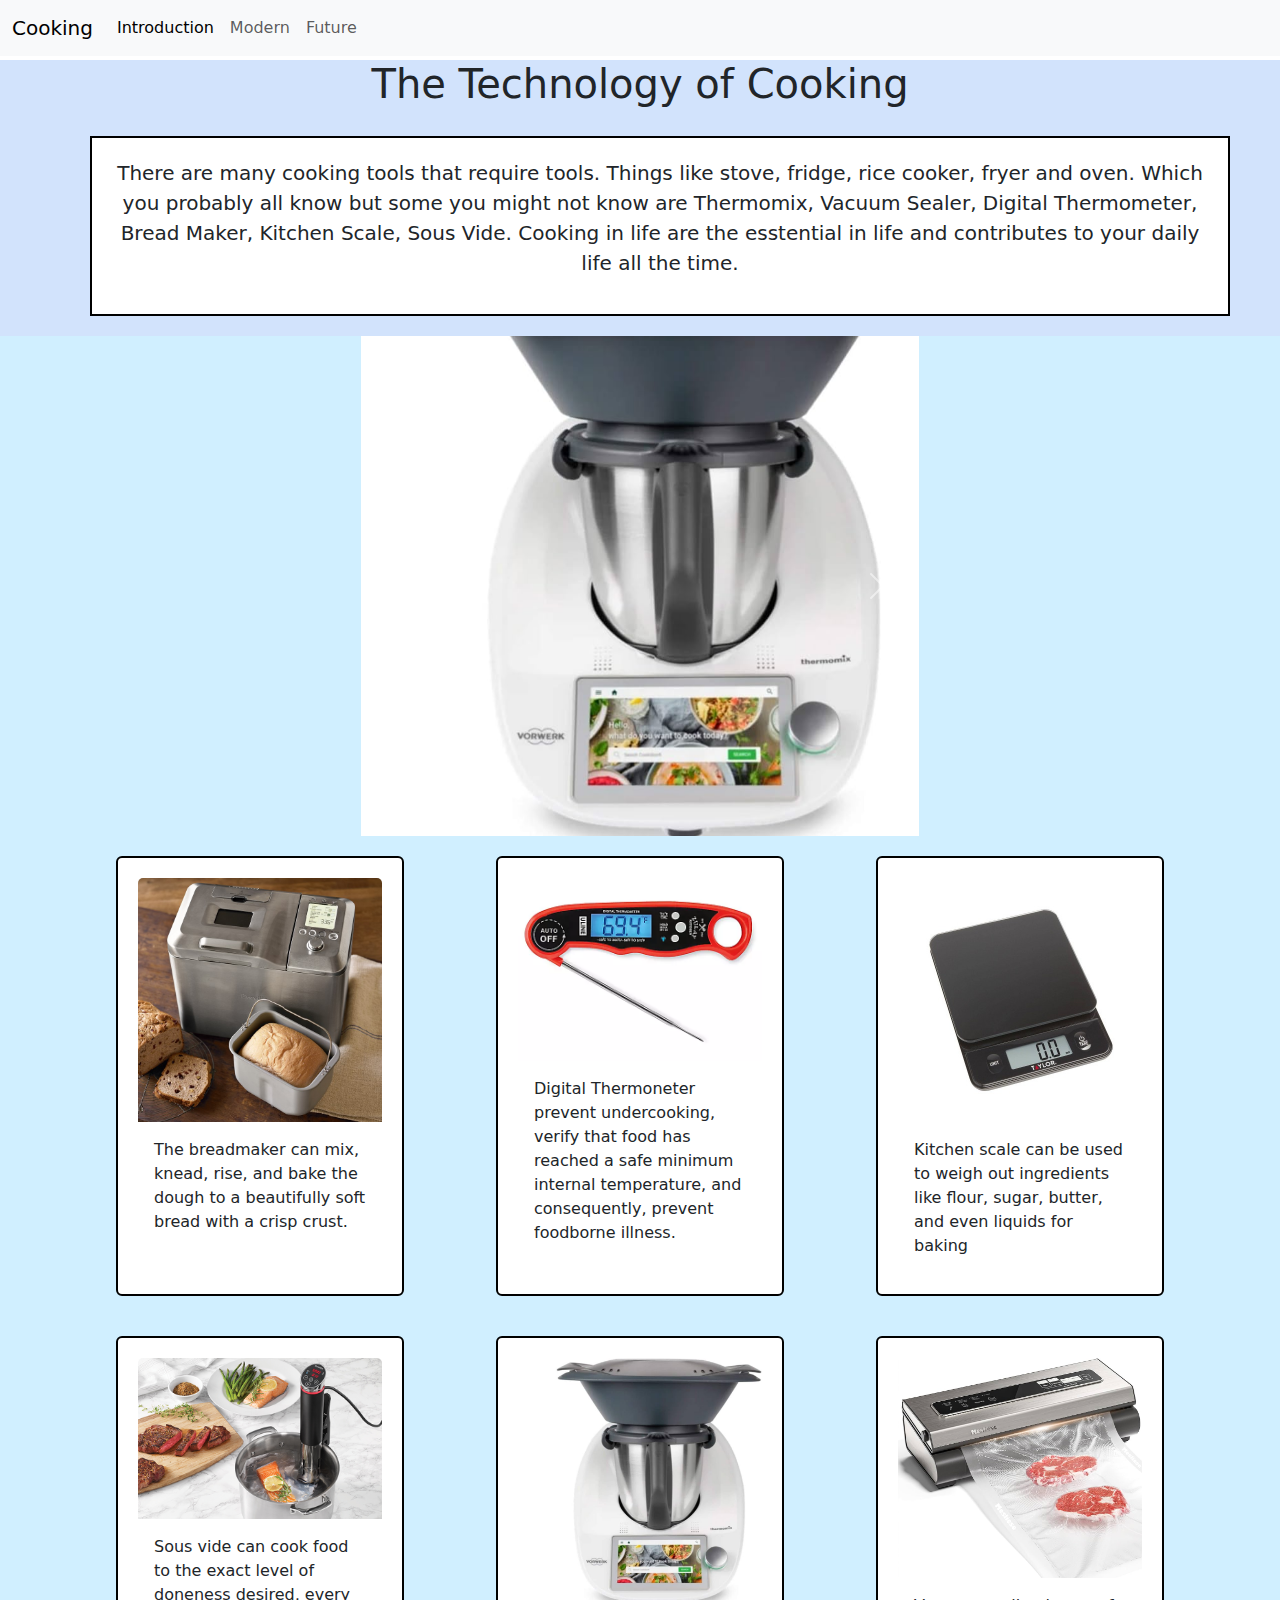
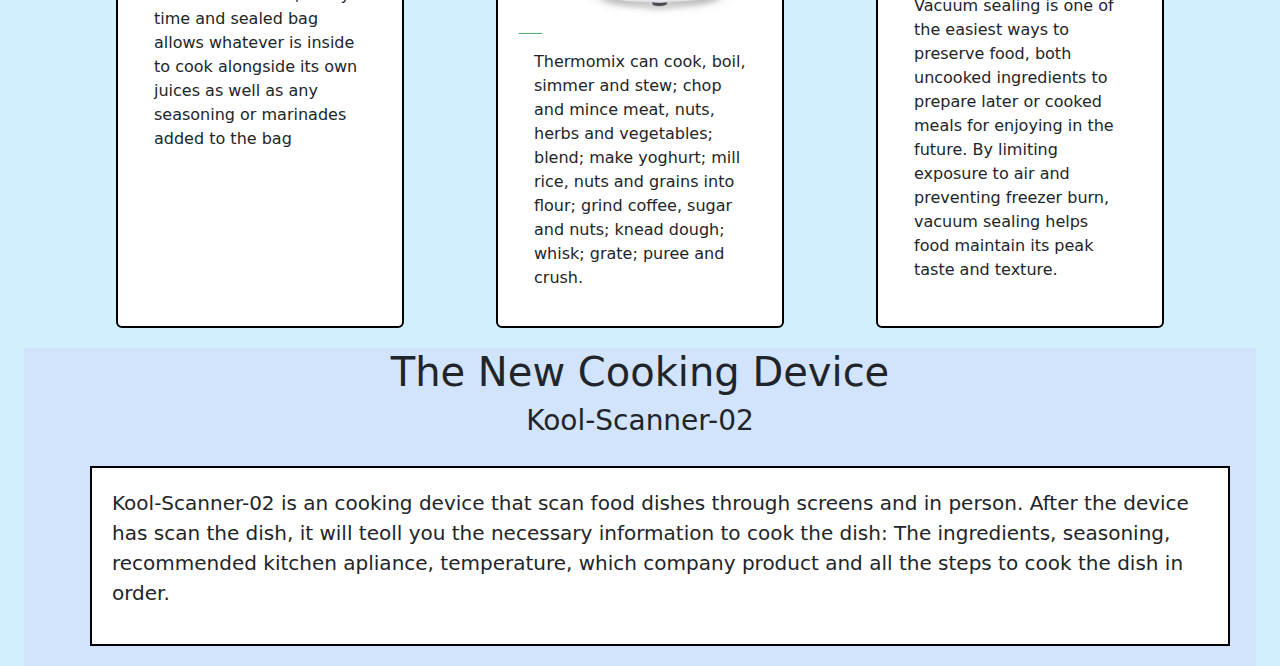
==== commit a7cd84bb: "Rename index1.html to index.html" ====
--- a/index.html
+++ b/index.html
@@ -6,6 +6,12 @@
         <meta name="viewport" content="width=device-width, initial-scale=1">
 
         <link href="https://cdn.jsdelivr.net/npm/bootstrap@5.3.0-alpha1/dist/css/bootstrap.min.css" rel="stylesheet" />
+        <link href="style.css" rel="stylesheet" type="text/css" />
+        <link
+        rel="stylesheet"
+        href="https://cdnjs.cloudflare.com/ajax/libs/animate.css/4.1.1/animate.min.css"
+      />
+      <script src="https://aframe.io/releases/1.5.0/aframe.min.js"></script>
         <style>
             /* CSS */
 
@@ -15,107 +21,166 @@
     </head>
     <body>
         <!-- HTML -->
-        <script src="https://cdn.jsdelivr.net/npm/bootstrap@5.3.0-alpha1/dist/js/bootstrap.bundle.min.js"></script>
-        <!-- <script src="script.js"></script> -->
 
-  <div class="container">
-            <div class="row">
-                <h1 class="center-text">The Technology of Cooking</h1>
+        <nav class="navbar navbar-expand-lg bg-body-tertiary navfixed">
+          <div class="container-fluid">
+            <a class="navbar-brand" href="#">Cooking</a>
+            <button class="navbar-toggler" type="button" data-bs-toggle="collapse" data-bs-target="#navbarNav" aria-controls="navbarNav" aria-expanded="false" aria-label="Toggle navigation">
+              <span class="navbar-toggler-icon"></span>
+            </button>
+            <div class="collapse navbar-collapse" id="navbarNav">
+              <ul class="navbar-nav">
+                <li class="nav-item">
+                  <a class="nav-link active" aria-current="page" href="#">Introduction</a>
+                </li>
+                <li class="nav-item">
+                  <a class="nav-link" href="#">Modern</a>
+                </li>
+                <li class="nav-item">
+                  <a class="nav-link" href="#">Future</a>
+                </li>
+              </ul>
             </div>
           </div>
-        <div class="container">
-          <div class="row">
-            <p>There are many cooking tools that require tools. Things like stove, fridge, rice cooker, fryer and oven. Which you probably all know but some you might not know are Thermomix, Vacuum Sealer, Digital Thermometer, Bread Maker, Kitchen Scale, Sous Vide. Cooking in life are the esstential in life and contributes to your daily life all the time. </p>
-          </div>
-        </div>
-
-
-  <div class="container">
-    <div id="carouselExample" class="carousel slide">
-      <div class="carousel-inner">
-        <div class="carousel-item active">
-          <img src="images/thermomix.jpg" class="d-block w-100" alt="...">
-        </div>
-        <div class="carousel-item">
-          <img src="images/digital.jpeg" class="d-block w-100" alt="...">
-        </div>
-        <div class="carousel-item">
-          <img src="images/kitchenscale.jpeg" class="d-block w-100" alt="...">
-        </div>
-        <div class="carousel-item">
-          <img src="images/sousvide.jpg" class="d-block w-100" alt="...">
-        </div>
-        <div class="carousel-item">
-          <img src="images/breadmaker.jpg" class="d-block w-100" alt="...">
-        </div>
-        <div class="carousel-item">
-          <img src="images/vaccumsealer.jpg" class="d-block w-100" alt="...">
-        </div>
-      </div>
-      <button class="carousel-control-prev" type="button" data-bs-target="#carouselExample" data-bs-slide="prev">
-        <span class="carousel-control-prev-icon" aria-hidden="true"></span>
-        <span class="visually-hidden">Previous</span>
-      </button>
-      <button class="carousel-control-next" type="button" data-bs-target="#carouselExample" data-bs-slide="next">
-        <span class="carousel-control-next-icon" aria-hidden="true"></span>
-        <span class="visually-hidden">Next</span>
-      </button>
-    </div>
-
-
-  <div class="container-fluid text-center">
-    <div class="container">
-    <div class="row">
-        <div class="card" style="width: 18rem;">
-          <img src="images/breadmaker.jpg" class="card-img-top" alt="...">
-          <div class="card-body">
-            <p class="card-text">The breadmaker can mix, knead, rise, and bake the dough to a beautifully soft bread with a crisp crust.</p>
-          </div>
-        </div>
-          <div class="card" style="width: 18rem;">
-            <img src="images/digital.jpeg" class="card-img-top" alt="...">
-            <div class="card-body">
-              <p class="card-text">Digital Thermoneter prevent undercooking, verify that food has reached a safe minimum internal temperature, and consequently, prevent foodborne illness.</p>
-            </div>
-          </div>
-          <div class="card" style="width: 18rem;">
-            <img src="images/kitchenscale.jpeg" class="card-img-top" alt="...">
-            <div class="card-body">
-              <p class="card-text">Kitchen scale can be used to weigh out ingredients like flour, sugar, butter, and even liquids for baking</p>
-            </div>
-          </div>
-          <div class="card" style="width: 18rem;">
-            <img src="images/sousvide.jpg" class="card-img-top" alt="...">
-            <div class="card-body">
-              <p class="card-text">Sous vide can cook food to the exact level of doneness desired, every time and sealed bag allows whatever is inside to cook alongside its own juices as well as any seasoning or marinades added to the bag</p>
-            </div>
-          </div>
-          <div class="card" style="width: 18rem;">
-            <img src="images/thermomix.jpg" class="card-img-top" alt="...">
-            <div class="card-body">
-              <p class="card-text">Thermomix can cook, boil, simmer and stew; chop and mince meat, nuts, herbs and vegetables; blend; make yoghurt; mill rice, nuts and grains into flour; grind coffee, sugar and nuts; knead dough; whisk; grate; puree and crush.</p>
-            </div>
-          </div>
-          <div class="card" style="width: 18rem;">
-            <img src="images/vaccumsealer.jpg" class="card-img-top" alt="...">
-            <div class="card-body">
-              <p class="card-text">Vacuum sealing is one of the easiest ways to preserve food, both uncooked ingredients to prepare later or cooked meals for enjoying in the future. By limiting exposure to air and preventing freezer burn, vacuum sealing helps food maintain its peak taste and texture.</p>
-            </div>
-          </div>
-  </div>
- </div>
-</div>
+        </nav>
 
 
 
 
 
 
+    <div class="container-fluid bg1 center-text">
+        <div class="container">
+            <div class="row">
+                <h1>The Technology of Cooking</h1>
+            </div>
+          </div>
+        <div class="container font1">
+          <div class="row">
+            <div class="bg3 spacings">
+            <p>There are many cooking tools that require tools. Things like stove, fridge, rice cooker, fryer and oven. Which you probably all know but some you might not know are Thermomix, Vacuum Sealer, Digital Thermometer, Bread Maker, Kitchen Scale, Sous Vide. Cooking in life are the esstential in life and contributes to your daily life all the time. </p>
+            </div>
+          </div>
+        </div>
+    </div>
+
+ <div class="container-fluid bg2">
+    <div class="container carouselcenter">
+        <div id="carouselExample" class="carousel slide">
+          <div class="carousel-inner">
+            <div class="carousel-item active">
+              <img src="images/thermomix.jpg" class="d-block w-100" alt="...">
+            </div>
+            <div class="carousel-item">
+              <img src="images/digital.jpeg" class="d-block w-100" alt="...">
+            </div>
+            <div class="carousel-item">
+              <img src="images/kitchenscale.jpeg" class="d-block w-100" alt="...">
+            </div>
+            <div class="carousel-item">
+              <img src="images/sousvide.jpg" class="d-block w-100" alt="...">
+            </div>
+            <div class="carousel-item">
+              <img src="images/breadmaker.jpg" class="d-block w-100" alt="...">
+            </div>
+            <div class="carousel-item">
+              <img src="images/vaccumsealer.jpg" class="d-block w-100" alt="...">
+            </div>
+          </div>
+          <button class="carousel-control-prev" type="button" data-bs-target="#carouselExample" data-bs-slide="prev">
+            <span class="carousel-control-prev-icon" aria-hidden="true"></span>
+            <span class="visually-hidden">Previous</span>
+          </button>
+          <button class="carousel-control-next" type="button" data-bs-target="#carouselExample" data-bs-slide="next">
+            <span class="carousel-control-next-icon" aria-hidden="true"></span>
+            <span class="visually-hidden">Next</span>
+          </button>
+        </div>
+      </div>
 
 
-       <script>
+  <div class="container-fluid">
+    <div class="container">
+    <div class="row">
+        <div class="card mx-auto spacings animate__animated animate__lightSpeedInRight" style="width: 18rem;">
+          <img src="images/breadmaker.jpg" class="card-img-top" alt="...">
+          <div class="card-body">
+            <p class="card-text">The breadmaker can mix, knead, rise, and bake the dough to a beautifully soft bread with a crisp crust.</p>
+          </div>
+        </div>
+          <div class="card mx-auto spacings" style="width: 18rem;">
+            <img src="images/digital.jpeg" class="card-img-top" alt="...">
+            <div class="card-body">
+              <p class="card-text">Digital Thermoneter prevent undercooking, verify that food has reached a safe minimum internal temperature, and consequently, prevent foodborne illness.</p>
+            </div>
+          </div>
+          <div class="card mx-auto spacings" style="width: 18rem;">
+            <img src="images/kitchenscale.jpeg" class="card-img-top" alt="...">
+            <div class="card-body">
+              <p class="card-text">Kitchen scale can be used to weigh out ingredients like flour, sugar, butter, and even liquids for baking</p>
+            </div>
+          </div>
+          <div class="card mx-auto spacings" style="width: 18rem;">
+            <img src="images/sousvide.jpg" class="card-img-top" alt="...">
+            <div class="card-body">
+              <p class="card-text">Sous vide can cook food to the exact level of doneness desired, every time and sealed bag allows whatever is inside to cook alongside its own juices as well as any seasoning or marinades added to the bag</p>
+            </div>
+          </div>
+          <div class="card mx-auto spacings" style="width: 18rem;">
+            <img src="images/thermomix.jpg" class="card-img-top" alt="...">
+            <div class="card-body">
+              <p class="card-text">Thermomix can cook, boil, simmer and stew; chop and mince meat, nuts, herbs and vegetables; blend; make yoghurt; mill rice, nuts and grains into flour; grind coffee, sugar and nuts; knead dough; whisk; grate; puree and crush.</p>
+            </div>
+          </div>
+          <div class="card mx-auto spacings" style="width: 18rem;">
+            <img src="images/vaccumsealer.jpg" class="card-img-top" alt="...">
+            <div class="card-body">
+              <p class="card-text">Vacuum sealing is one of the easiest ways to preserve food, both uncooked ingredients to prepare later or cooked meals for enjoying in the future. By limiting exposure to air and preventing freezer burn, vacuum sealing helps food maintain its peak taste and texture.</p>
+            </div>
+          </div>
+          </div>
+    </div>
+
+    <div class="container-fluid bg1">
+        <div class="container center-text">
+            <div class="row">
+              <h1>The New Cooking Device</h1>
+             <h3>Kool-Scanner-02</h3>
+            </div>
+        </div>
+
+        <div class="container font1">
+          <div class="row">
+            <div class="bg3 spacings">
+              <p>Kool-Scanner-02 is an cooking device that scan food dishes through screens and in person. After the device has scan the dish, it will teoll you the necessary information to cook the dish: The ingredients, seasoning, recommended kitchen apliance, temperature, which company product and all the steps to cook the dish in order. </p>
+            </div>
+          </div>
+        </div>
+
+        <div id="myEmbeddedScene">
+          <a-scene embedded>
+            <a-plane position="0 0 -5" rotation="-90 0 0" width="20" height="20" color="#7BC8A4"></a-plane>
+          <a-box position="0 0 -5" width="2" height="1" depth="0.1" color="gray"></a-box>
+          <a-box position="-0.8 0.4 -5.05" width="0.1" height="0.05" depth="0.02" color="black"></a-box>
+          <a-box position="-0.6 0.4 -5.05" width="0.1" height="0.05" depth="0.02" color="black"></a-box>
+          <a-box position="-0.4 0.4 -5.05" width="0.1" height="0.05" depth="0.02" color="black"></a-box>
+          <a-plane position="0 0.55 -5.01" width="1.6" height="0.8" color="lightblue" side="double"></a-plane>
+          <a-entity id="scanner" position="0.8 0.4 -5.05">
+            <a-cylinder position="0 0.1 0" radius="0.01" height="0.15" color="silver"></a-cylinder>
+          </a-entity>
+          <a-box id="food" position="0 0 -7" width="1" height="0.1" depth="1" color="#EACCA3"></a-box>
+          </a-scene>
+        </div>
+
+    </div>
+
+
+
+
+        <script src="https://cdn.jsdelivr.net/npm/bootstrap@5.3.0-alpha1/dist/js/bootstrap.bundle.min.js"></script>
+        <!-- <script src="script.js"></script> -->
+        <script>
             // JS
-
 
         </script>
     </body>
--- a/style.css
+++ b/style.css
@@ -0,0 +1,65 @@
+.navfixed {
+    position: fixed;
+    top: 0;
+    width: 100%;
+    z-index: 1000;
+}
+
+body {
+    padding-top: 60px;
+
+
+
+.bg1 {
+    background-color: #D2E3FC;
+}
+
+.center-text {
+    text-align: center;
+}
+
+.left-play {
+    display: flex;
+    justify-content: flex-start;
+    margin-right: auto;
+  }
+
+.font1 {
+    font-size: 20px;
+}
+
+.bg2{
+    background-color: #d0efff;
+}
+
+#carouselExample {
+    width: 50%;
+}
+
+.carouselcenter{
+    display: flex;
+    justify-content: center;
+    align-items: center;
+}
+
+.carousel-item img {
+    width: 100%;
+    height: 500px;
+    object-fit: cover;
+}
+
+.bg3{
+    background-color: white;
+}
+
+.spacings {
+    padding: 20px;
+    margin: 20px;
+    Border: 2px solid black;
+}
+
+a-scene {
+    height: 300px;
+    width: 600px;
+    margin: auto;
+  }
